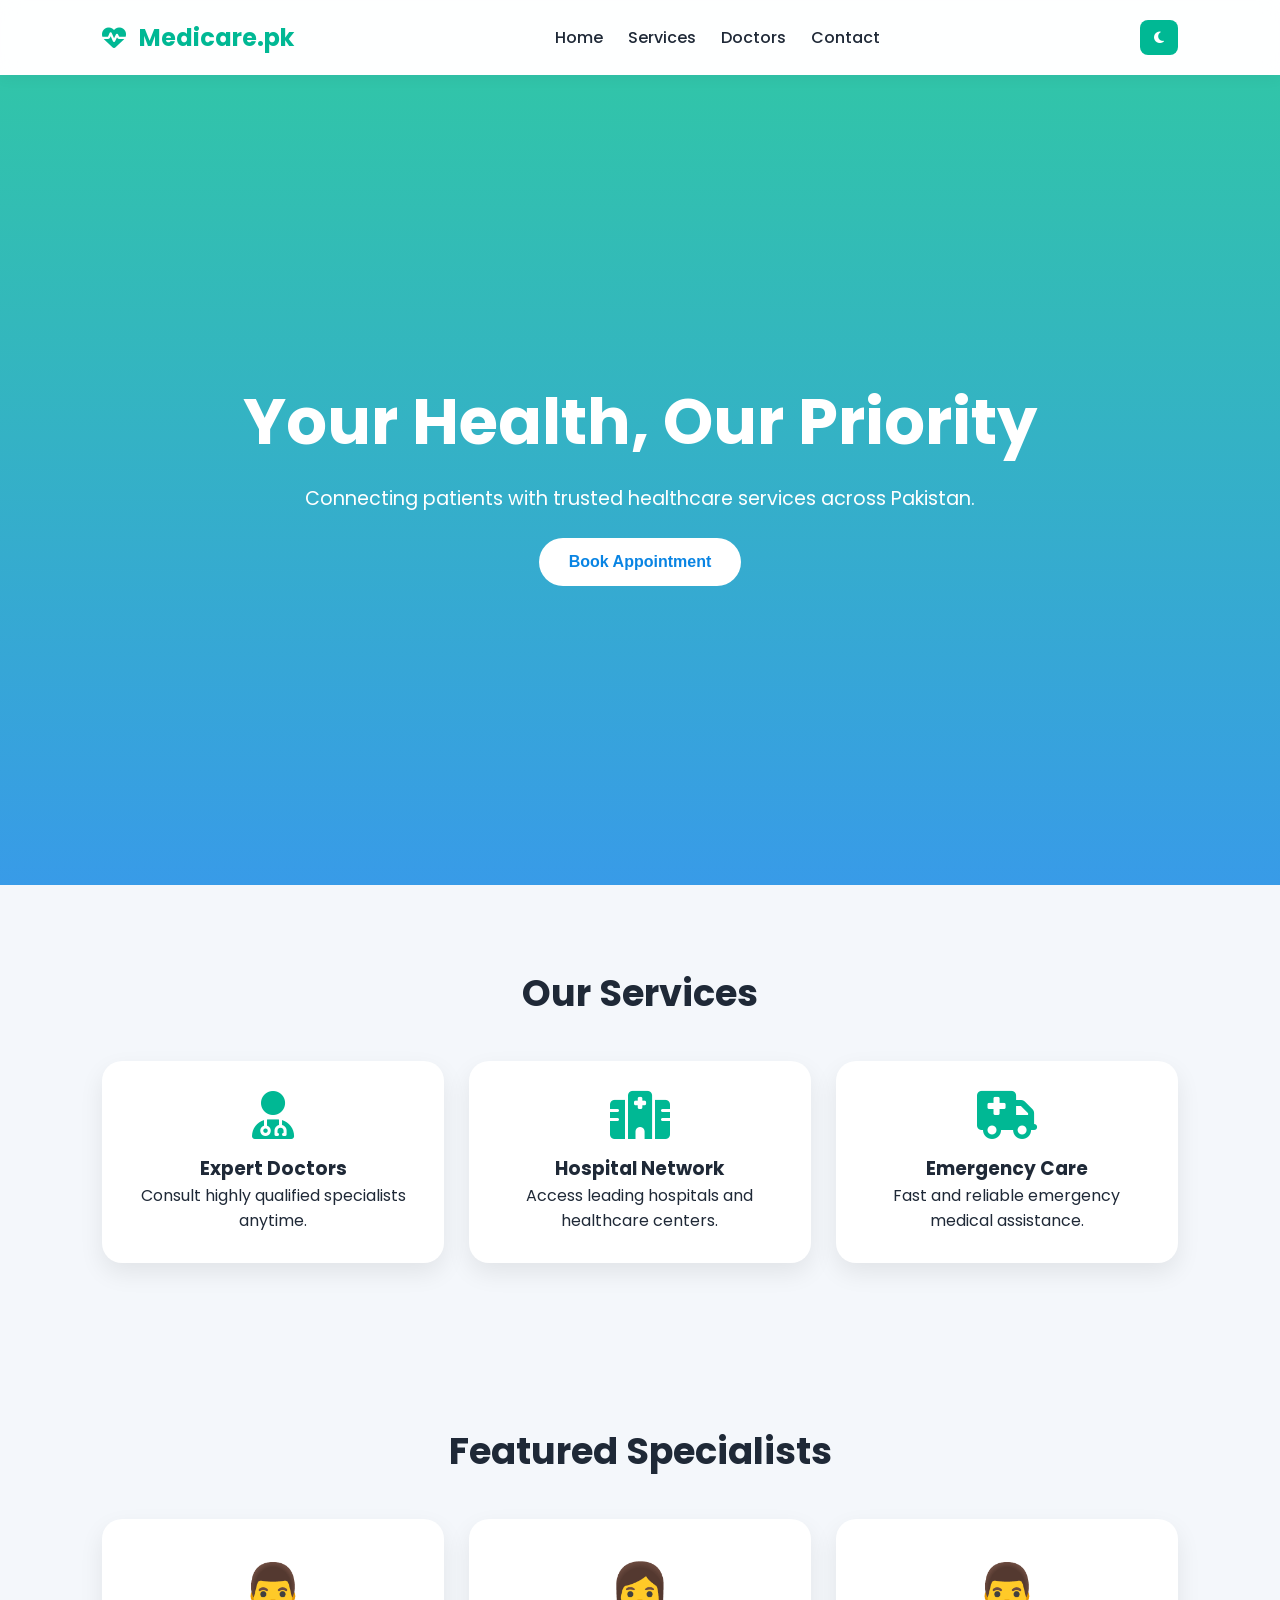
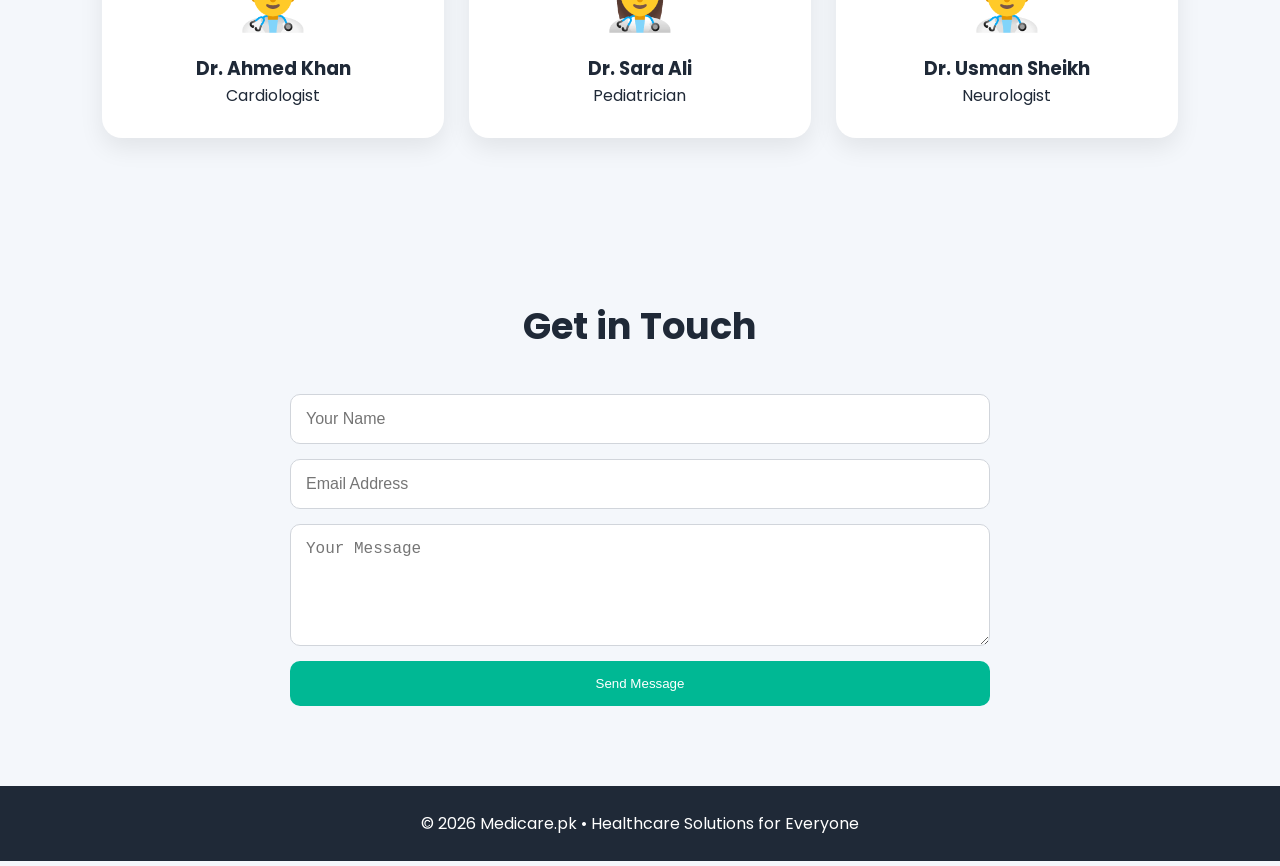
==== index.html @ a16a7010 "feat: initial MediCare.pk setup" ====
<!DOCTYPE html>
<html lang="en">
<head>
    <meta charset="UTF-8" />
    <meta name="viewport" content="width=device-width, initial-scale=1.0" />
    <title>Medicare.pk | Healthcare Made Simple</title>

    <link rel="stylesheet" href="css/style.css" />
    <link
        rel="stylesheet"
        href="https://cdnjs.cloudflare.com/ajax/libs/font-awesome/6.5.1/css/all.min.css"
    />
</head>
<body>

    <!-- Header -->
    <header>
        <nav class="navbar">
            <div class="logo">
                <i class="fa-solid fa-heart-pulse"></i>
                Medicare.pk
            </div>

            <ul class="nav-links">
                <li><a href="#home">Home</a></li>
                <li><a href="#services">Services</a></li>
                <li><a href="#doctors">Doctors</a></li>
                <li><a href="#contact">Contact</a></li>
            </ul>

            <button id="themeBtn">
                <i class="fa-solid fa-moon"></i>
            </button>
        </nav>
    </header>

    <!-- Hero -->
    <section id="home" class="hero">
        <div class="hero-content">
            <h1>Your Health, Our Priority</h1>
            <p>
                Connecting patients with trusted healthcare services across
                Pakistan.
            </p>

            <button class="cta-btn">
                Book Appointment
            </button>
        </div>
    </section>

    <!-- Services -->
    <section id="services" class="services">
        <h2>Our Services</h2>

        <div class="service-grid">

            <div class="card">
                <i class="fa-solid fa-user-doctor"></i>
                <h3>Expert Doctors</h3>
                <p>Consult highly qualified specialists anytime.</p>
            </div>

            <div class="card">
                <i class="fa-solid fa-hospital"></i>
                <h3>Hospital Network</h3>
                <p>Access leading hospitals and healthcare centers.</p>
            </div>

            <div class="card">
                <i class="fa-solid fa-truck-medical"></i>
                <h3>Emergency Care</h3>
                <p>Fast and reliable emergency medical assistance.</p>
            </div>

        </div>
    </section>

    <!-- Doctors -->
    <section id="doctors" class="doctors">
        <h2>Featured Specialists</h2>

        <div class="doctor-grid">

            <div class="doctor-card">
                <div class="avatar">👨‍⚕️</div>
                <h3>Dr. Ahmed Khan</h3>
                <p>Cardiologist</p>
            </div>

            <div class="doctor-card">
                <div class="avatar">👩‍⚕️</div>
                <h3>Dr. Sara Ali</h3>
                <p>Pediatrician</p>
            </div>

            <div class="doctor-card">
                <div class="avatar">👨‍⚕️</div>
                <h3>Dr. Usman Sheikh</h3>
                <p>Neurologist</p>
            </div>

        </div>
    </section>

    <!-- Contact -->
    <section id="contact" class="contact">
        <h2>Get in Touch</h2>

        <form id="contactForm">
            <input type="text" placeholder="Your Name" required />
            <input type="email" placeholder="Email Address" required />
            <textarea placeholder="Your Message" rows="5"></textarea>

            <button type="submit">
                Send Message
            </button>
        </form>
    </section>

    <!-- Footer -->
    <footer>
        <p>© 2026 Medicare.pk • Healthcare Solutions for Everyone</p>
    </footer>

    <script src="js/main.js"></script>
</body>
</html>
---- css/style.css ----
@import url('https://fonts.googleapis.com/css2?family=Poppins:wght@300;400;500;600;700&display=swap');

:root {
    --primary: #00b894;
    --secondary: #0984e3;
    --dark: #1f2937;
    --light: #ffffff;
    --background: #f4f7fb;
    --card: #ffffff;
}

.dark-mode {
    --background: #111827;
    --card: #1f2937;
    --light: #f9fafb;
    --dark: #f9fafb;
}

* {
    margin: 0;
    padding: 0;
    box-sizing: border-box;
}

html {
    scroll-behavior: smooth;
}

body {
    font-family: "Poppins", sans-serif;
    background: var(--background);
    color: var(--dark);
    transition: 0.3s ease;
}

/* Navbar */

.navbar {
    display: flex;
    justify-content: space-between;
    align-items: center;
    padding: 20px 8%;
    background: rgba(255,255,255,0.9);
    backdrop-filter: blur(10px);
    position: sticky;
    top: 0;
    z-index: 1000;
    box-shadow: 0 2px 15px rgba(0,0,0,0.05);
}

.dark-mode .navbar {
    background: rgba(17,24,39,0.9);
}

.logo {
    font-size: 1.5rem;
    font-weight: 700;
    color: var(--primary);
}

.logo i {
    margin-right: 8px;
}

.nav-links {
    display: flex;
    list-style: none;
    gap: 25px;
}

.nav-links a {
    text-decoration: none;
    color: var(--dark);
    font-weight: 500;
}

.nav-links a:hover {
    color: var(--primary);
}

#themeBtn {
    border: none;
    background: var(--primary);
    color: white;
    padding: 10px 14px;
    border-radius: 8px;
    cursor: pointer;
}

/* Hero */

.hero {
    min-height: 90vh;
    display: flex;
    justify-content: center;
    align-items: center;
    text-align: center;
    padding: 40px;
    background:
        linear-gradient(
            rgba(0,184,148,0.8),
            rgba(9,132,227,0.8)
        ),
        url("https://images.unsplash.com/photo-1576091160550-2173dba999ef?auto=format&fit=crop&w=1600&q=80");
    background-size: cover;
    background-position: center;
    color: white;
}

.hero h1 {
    font-size: 4rem;
    margin-bottom: 15px;
}

.hero p {
    font-size: 1.2rem;
    margin-bottom: 25px;
}

.cta-btn {
    background: white;
    color: var(--secondary);
    border: none;
    padding: 15px 30px;
    border-radius: 50px;
    font-size: 1rem;
    cursor: pointer;
    font-weight: 600;
    transition: .3s;
}

.cta-btn:hover {
    transform: translateY(-3px);
}

/* Sections */

section {
    padding: 80px 8%;
}

section h2 {
    text-align: center;
    margin-bottom: 40px;
    font-size: 2.3rem;
}

/* Services */

.service-grid {
    display: grid;
    grid-template-columns: repeat(auto-fit,minmax(250px,1fr));
    gap: 25px;
}

.card {
    background: var(--card);
    padding: 30px;
    border-radius: 20px;
    text-align: center;
    box-shadow: 0 10px 25px rgba(0,0,0,0.08);
    transition: .3s;
}

.card:hover {
    transform: translateY(-10px);
}

.card i {
    font-size: 3rem;
    color: var(--primary);
    margin-bottom: 15px;
}

/* Doctors */

.doctor-grid {
    display: grid;
    grid-template-columns: repeat(auto-fit,minmax(250px,1fr));
    gap: 25px;
}

.doctor-card {
    background: var(--card);
    padding: 30px;
    text-align: center;
    border-radius: 20px;
    box-shadow: 0 10px 25px rgba(0,0,0,.08);
}

.avatar {
    font-size: 4rem;
    margin-bottom: 10px;
}

/* Contact */

.contact form {
    max-width: 700px;
    margin: auto;
    display: flex;
    flex-direction: column;
    gap: 15px;
}

.contact input,
.contact textarea {
    padding: 15px;
    border-radius: 10px;
    border: 1px solid #d1d5db;
    font-size: 1rem;
}

.contact button {
    background: var(--primary);
    color: white;
    border: none;
    padding: 15px;
    border-radius: 10px;
    cursor: pointer;
}

.contact button:hover {
    opacity: .9;
}

/* Footer */

footer {
    background: var(--dark);
    color: white;
    text-align: center;
    padding: 25px;
}

/* Responsive */

@media(max-width:768px) {

    .navbar {
        flex-direction: column;
        gap: 15px;
    }

    .nav-links {
        flex-wrap: wrap;
        justify-content: center;
    }

    .hero h1 {
        font-size: 2.5rem;
    }
}
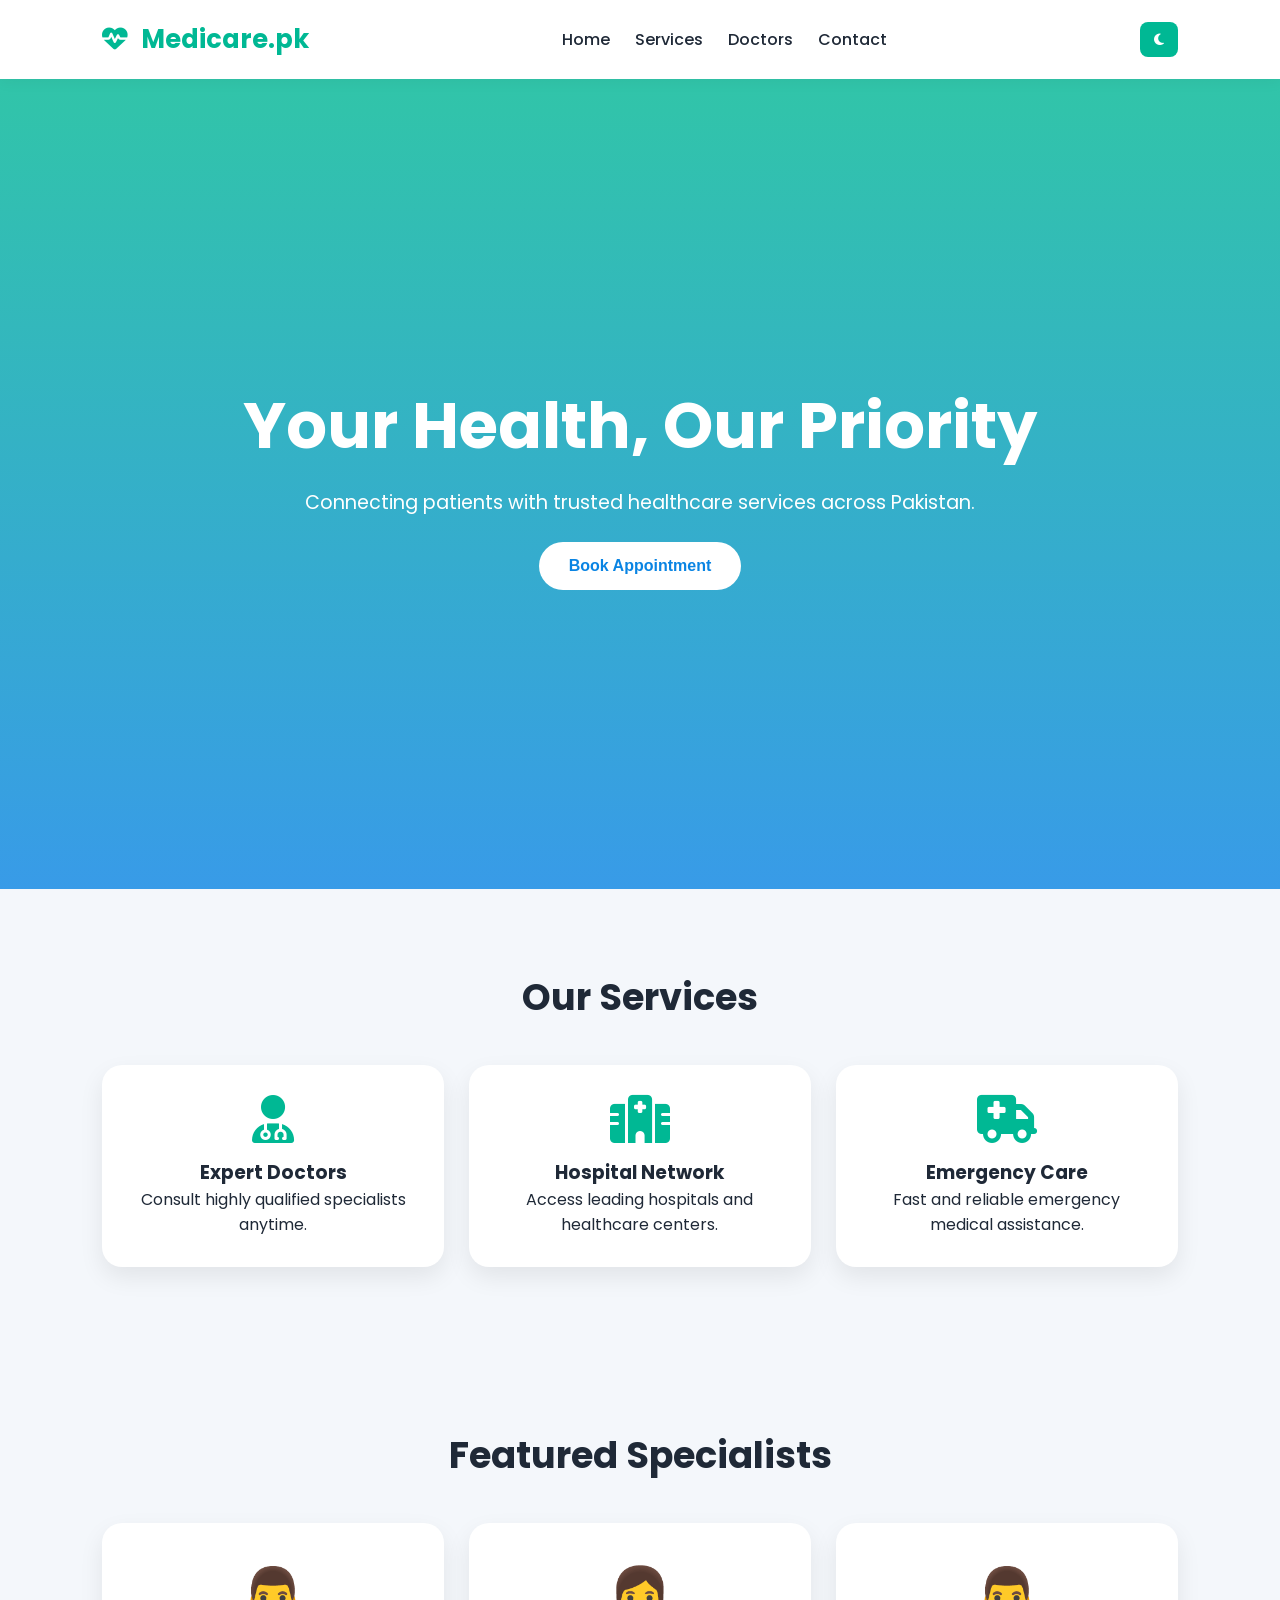
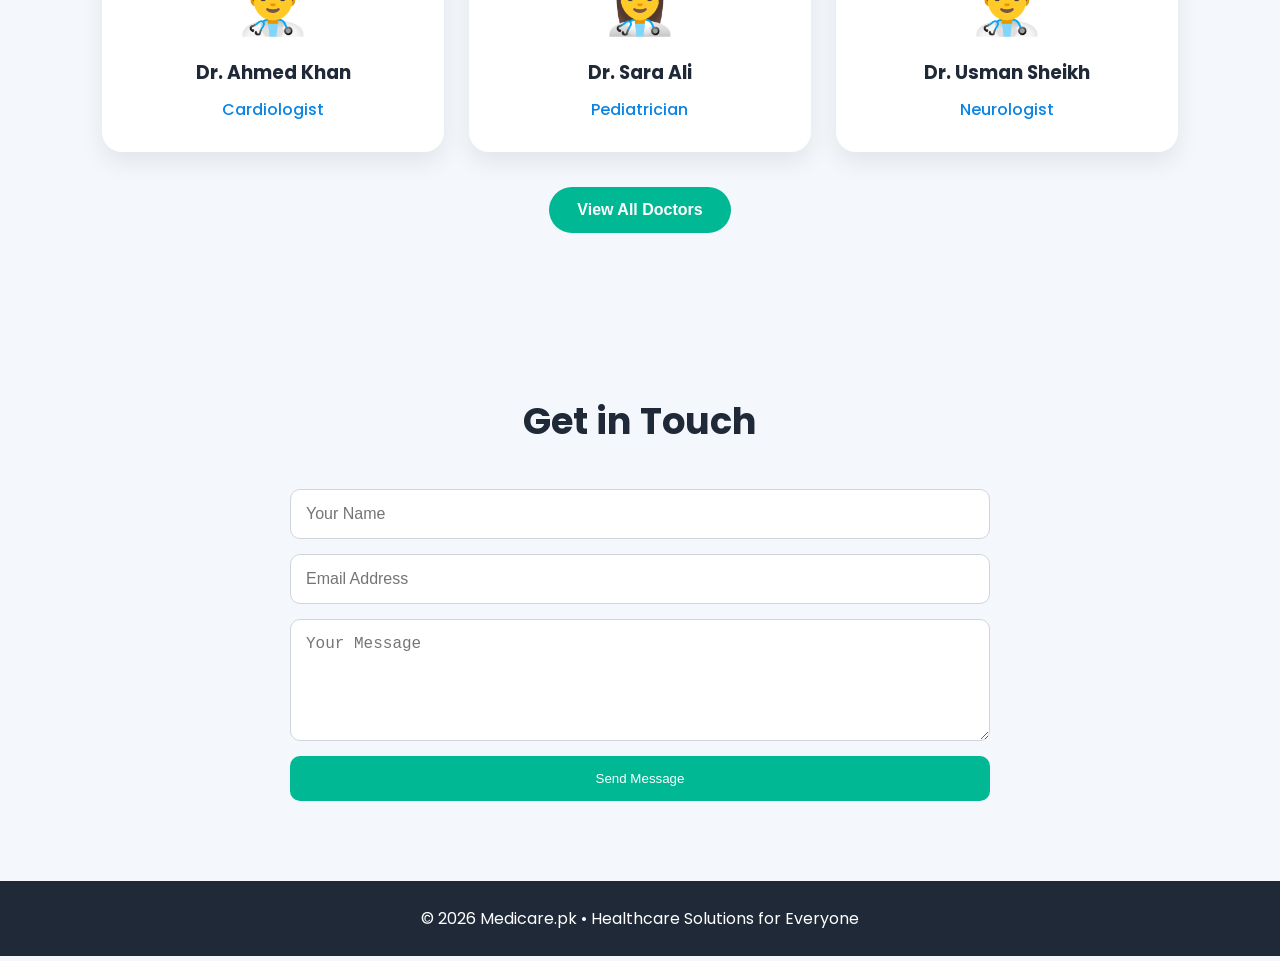
==== commit 637bc0d7: "feat: added doctors page" ====
--- a/index.html
+++ b/index.html
@@ -24,7 +24,7 @@
             <ul class="nav-links">
                 <li><a href="#home">Home</a></li>
                 <li><a href="#services">Services</a></li>
-                <li><a href="#doctors">Doctors</a></li>
+                <li><a href="doctors.html">Doctors</a></li>
                 <li><a href="#contact">Contact</a></li>
             </ul>
 
@@ -77,32 +77,38 @@
     </section>
 
     <!-- Doctors -->
-    <section id="doctors" class="doctors">
-        <h2>Featured Specialists</h2>
+     <section id="doctors" class="doctors">
+    <h2>Featured Specialists</h2>
 
-        <div class="doctor-grid">
+    <div class="doctor-grid">
 
-            <div class="doctor-card">
-                <div class="avatar">👨‍⚕️</div>
-                <h3>Dr. Ahmed Khan</h3>
-                <p>Cardiologist</p>
-            </div>
+        <div class="doctor-card">
+            <div class="avatar">👨‍⚕️</div>
+            <h3>Dr. Ahmed Khan</h3>
+            <p>Cardiologist</p>
+        </div>
 
-            <div class="doctor-card">
-                <div class="avatar">👩‍⚕️</div>
-                <h3>Dr. Sara Ali</h3>
-                <p>Pediatrician</p>
-            </div>
+        <div class="doctor-card">
+            <div class="avatar">👩‍⚕️</div>
+            <h3>Dr. Sara Ali</h3>
+            <p>Pediatrician</p>
+        </div>
 
-            <div class="doctor-card">
-                <div class="avatar">👨‍⚕️</div>
-                <h3>Dr. Usman Sheikh</h3>
-                <p>Neurologist</p>
-            </div>
+        <div class="doctor-card">
+            <div class="avatar">👨‍⚕️</div>
+            <h3>Dr. Usman Sheikh</h3>
+            <p>Neurologist</p>
+        </div>
 
-        </div>
-    </section>
+    </div>
 
+    <div class="view-all-container">
+        <a href="doctors.html" class="view-all-btn">
+            View All Doctors
+        </a>
+    </div>
+</section>
+    
     <!-- Contact -->
     <section id="contact" class="contact">
         <h2>Get in Touch</h2>
--- a/css/style.css
+++ b/css/style.css
@@ -1,253 +1,406 @@
 @import url('https://fonts.googleapis.com/css2?family=Poppins:wght@300;400;500;600;700&display=swap');
 
 :root {
-    --primary: #00b894;
-    --secondary: #0984e3;
-    --dark: #1f2937;
-    --light: #ffffff;
-    --background: #f4f7fb;
-    --card: #ffffff;
+--primary: #00b894;
+--secondary: #0984e3;
+--dark: #1f2937;
+--light: #ffffff;
+--background: #f4f7fb;
+--card: #ffffff;
 }
 
 .dark-mode {
-    --background: #111827;
-    --card: #1f2937;
-    --light: #f9fafb;
-    --dark: #f9fafb;
+--background: #111827;
+--card: #1f2937;
+--light: #f9fafb;
+--dark: #f9fafb;
 }
 
 * {
-    margin: 0;
-    padding: 0;
-    box-sizing: border-box;
-}
+  margin: 0;
+  padding: 0;
+  box-sizing: border-box;
+  }
 
 html {
-    scroll-behavior: smooth;
+scroll-behavior: smooth;
 }
 
 body {
-    font-family: "Poppins", sans-serif;
-    background: var(--background);
-    color: var(--dark);
-    transition: 0.3s ease;
-}
-
-/* Navbar */
+font-family: "Poppins", sans-serif;
+background: var(--background);
+color: var(--dark);
+transition: all 0.3s ease;
+}
+
+/* =========================
+NAVBAR
+========================= */
 
 .navbar {
-    display: flex;
-    justify-content: space-between;
-    align-items: center;
-    padding: 20px 8%;
-    background: rgba(255,255,255,0.9);
-    backdrop-filter: blur(10px);
-    position: sticky;
-    top: 0;
-    z-index: 1000;
-    box-shadow: 0 2px 15px rgba(0,0,0,0.05);
+display: flex;
+justify-content: space-between;
+align-items: center;
+padding: 20px 8%;
+background: rgba(255,255,255,0.95);
+backdrop-filter: blur(10px);
+position: sticky;
+top: 0;
+z-index: 1000;
+box-shadow: 0 2px 15px rgba(0,0,0,0.05);
 }
 
 .dark-mode .navbar {
-    background: rgba(17,24,39,0.9);
+background: rgba(17,24,39,0.95);
 }
 
 .logo {
-    font-size: 1.5rem;
-    font-weight: 700;
-    color: var(--primary);
+font-size: 1.6rem;
+font-weight: 700;
+color: var(--primary);
 }
 
 .logo i {
-    margin-right: 8px;
+margin-right: 8px;
 }
 
 .nav-links {
-    display: flex;
-    list-style: none;
-    gap: 25px;
+display: flex;
+list-style: none;
+gap: 25px;
 }
 
 .nav-links a {
-    text-decoration: none;
-    color: var(--dark);
-    font-weight: 500;
+text-decoration: none;
+color: var(--dark);
+font-weight: 500;
+transition: 0.3s;
 }
 
 .nav-links a:hover {
-    color: var(--primary);
+color: var(--primary);
 }
 
 #themeBtn {
-    border: none;
-    background: var(--primary);
-    color: white;
-    padding: 10px 14px;
-    border-radius: 8px;
-    cursor: pointer;
-}
-
-/* Hero */
+border: none;
+background: var(--primary);
+color: white;
+padding: 10px 14px;
+border-radius: 8px;
+cursor: pointer;
+transition: 0.3s;
+}
+
+#themeBtn:hover {
+background: var(--secondary);
+}
+
+/* =========================
+HERO SECTION
+========================= */
 
 .hero {
-    min-height: 90vh;
-    display: flex;
-    justify-content: center;
-    align-items: center;
-    text-align: center;
-    padding: 40px;
-    background:
-        linear-gradient(
-            rgba(0,184,148,0.8),
-            rgba(9,132,227,0.8)
-        ),
-        url("https://images.unsplash.com/photo-1576091160550-2173dba999ef?auto=format&fit=crop&w=1600&q=80");
-    background-size: cover;
-    background-position: center;
-    color: white;
+min-height: 90vh;
+display: flex;
+justify-content: center;
+align-items: center;
+text-align: center;
+padding: 40px;
+
+background:
+    linear-gradient(
+        rgba(0,184,148,0.8),
+        rgba(9,132,227,0.8)
+    ),
+    url("https://images.unsplash.com/photo-1576091160550-2173dba999ef?auto=format&fit=crop&w=1600&q=80");
+
+background-size: cover;
+background-position: center;
+
+color: white;
+
+}
+
+.hero-content {
+max-width: 800px;
 }
 
 .hero h1 {
-    font-size: 4rem;
-    margin-bottom: 15px;
+font-size: 4rem;
+margin-bottom: 15px;
 }
 
 .hero p {
-    font-size: 1.2rem;
-    margin-bottom: 25px;
+font-size: 1.2rem;
+margin-bottom: 25px;
 }
 
 .cta-btn {
-    background: white;
-    color: var(--secondary);
-    border: none;
-    padding: 15px 30px;
-    border-radius: 50px;
-    font-size: 1rem;
-    cursor: pointer;
-    font-weight: 600;
-    transition: .3s;
+background: white;
+color: var(--secondary);
+border: none;
+padding: 15px 30px;
+border-radius: 50px;
+font-size: 1rem;
+cursor: pointer;
+font-weight: 600;
+transition: .3s;
 }
 
 .cta-btn:hover {
-    transform: translateY(-3px);
-}
-
-/* Sections */
+transform: translateY(-3px);
+}
+
+/* =========================
+GENERAL SECTION
+========================= */
 
 section {
-    padding: 80px 8%;
+padding: 80px 8%;
 }
 
 section h2 {
-    text-align: center;
-    margin-bottom: 40px;
-    font-size: 2.3rem;
-}
-
-/* Services */
+text-align: center;
+margin-bottom: 40px;
+font-size: 2.3rem;
+}
+
+/* =========================
+SERVICES
+========================= */
 
 .service-grid {
-    display: grid;
-    grid-template-columns: repeat(auto-fit,minmax(250px,1fr));
-    gap: 25px;
+display: grid;
+grid-template-columns: repeat(auto-fit,minmax(250px,1fr));
+gap: 25px;
 }
 
 .card {
-    background: var(--card);
-    padding: 30px;
-    border-radius: 20px;
-    text-align: center;
-    box-shadow: 0 10px 25px rgba(0,0,0,0.08);
-    transition: .3s;
+background: var(--card);
+padding: 30px;
+border-radius: 20px;
+text-align: center;
+box-shadow: 0 10px 25px rgba(0,0,0,0.08);
+transition: .3s;
 }
 
 .card:hover {
-    transform: translateY(-10px);
+transform: translateY(-10px);
 }
 
 .card i {
-    font-size: 3rem;
-    color: var(--primary);
-    margin-bottom: 15px;
-}
-
-/* Doctors */
+font-size: 3rem;
+color: var(--primary);
+margin-bottom: 15px;
+}
+
+/* =========================
+DOCTORS
+========================= */
 
 .doctor-grid {
-    display: grid;
-    grid-template-columns: repeat(auto-fit,minmax(250px,1fr));
-    gap: 25px;
+display: grid;
+grid-template-columns: repeat(auto-fit,minmax(250px,1fr));
+gap: 25px;
 }
 
 .doctor-card {
-    background: var(--card);
-    padding: 30px;
-    text-align: center;
-    border-radius: 20px;
-    box-shadow: 0 10px 25px rgba(0,0,0,.08);
+background: var(--card);
+padding: 30px;
+text-align: center;
+border-radius: 20px;
+box-shadow: 0 10px 25px rgba(0,0,0,.08);
+transition: 0.3s;
+}
+
+.doctor-card:hover {
+transform: translateY(-8px);
 }
 
 .avatar {
-    font-size: 4rem;
-    margin-bottom: 10px;
-}
-
-/* Contact */
+font-size: 4rem;
+margin-bottom: 10px;
+}
+
+.doctor-card h3 {
+margin-bottom: 10px;
+}
+
+.doctor-card p {
+color: var(--secondary);
+font-weight: 500;
+}
+
+.doctor-card span {
+display: block;
+margin-top: 10px;
+color: var(--primary);
+font-weight: 600;
+}
+
+/* View All Doctors Button */
+
+.view-all-container {
+text-align: center;
+margin-top: 35px;
+}
+
+.view-all-btn {
+display: inline-block;
+padding: 14px 28px;
+background: var(--primary);
+color: white;
+text-decoration: none;
+border-radius: 50px;
+font-weight: 600;
+transition: 0.3s;
+}
+
+.view-all-btn:hover {
+background: var(--secondary);
+transform: translateY(-3px);
+}
+
+/* =========================
+DOCTORS PAGE HERO
+========================= */
+
+.page-hero {
+min-height: 50vh;
+display: flex;
+justify-content: center;
+align-items: center;
+text-align: center;
+
+background:
+    linear-gradient(
+        rgba(0,184,148,.85),
+        rgba(9,132,227,.85)
+    ),
+    url("https://images.unsplash.com/photo-1584515933487-779824d29309?auto=format&fit=crop&w=1600&q=80");
+
+background-size: cover;
+background-position: center;
+
+color: white;
+
+
+}
+
+.page-hero h1 {
+font-size: 3rem;
+margin-bottom: 10px;
+}
+
+.page-hero p {
+font-size: 1.1rem;
+}
+
+/* =========================
+APPOINTMENT CTA
+========================= */
+
+.appointment-section {
+text-align: center;
+background: linear-gradient(
+135deg,
+var(--primary),
+var(--secondary)
+);
+color: white;
+}
+
+.appointment-section p {
+margin: 20px 0;
+}
+
+.appointment-btn {
+display: inline-block;
+padding: 15px 30px;
+background: white;
+color: var(--secondary);
+text-decoration: none;
+border-radius: 50px;
+font-weight: 600;
+transition: .3s;
+}
+
+.appointment-btn:hover {
+transform: translateY(-3px);
+}
+
+/* =========================
+CONTACT
+========================= */
 
 .contact form {
-    max-width: 700px;
-    margin: auto;
-    display: flex;
+max-width: 700px;
+margin: auto;
+display: flex;
+flex-direction: column;
+gap: 15px;
+}
+
+.contact input,
+.contact textarea {
+padding: 15px;
+border-radius: 10px;
+border: 1px solid #d1d5db;
+font-size: 1rem;
+}
+
+.contact button {
+background: var(--primary);
+color: white;
+border: none;
+padding: 15px;
+border-radius: 10px;
+cursor: pointer;
+transition: 0.3s;
+}
+
+.contact button:hover {
+background: var(--secondary);
+}
+
+/* =========================
+FOOTER
+========================= */
+
+footer {
+background: var(--dark);
+color: white;
+text-align: center;
+padding: 25px;
+}
+
+/* =========================
+RESPONSIVE
+========================= */
+
+@media(max-width:768px) {
+
+
+.navbar {
     flex-direction: column;
     gap: 15px;
 }
 
-.contact input,
-.contact textarea {
-    padding: 15px;
-    border-radius: 10px;
-    border: 1px solid #d1d5db;
-    font-size: 1rem;
-}
-
-.contact button {
-    background: var(--primary);
-    color: white;
-    border: none;
-    padding: 15px;
-    border-radius: 10px;
-    cursor: pointer;
-}
-
-.contact button:hover {
-    opacity: .9;
-}
-
-/* Footer */
-
-footer {
-    background: var(--dark);
-    color: white;
-    text-align: center;
-    padding: 25px;
-}
-
-/* Responsive */
-
-@media(max-width:768px) {
-
-    .navbar {
-        flex-direction: column;
-        gap: 15px;
-    }
-
-    .nav-links {
-        flex-wrap: wrap;
-        justify-content: center;
-    }
-
-    .hero h1 {
-        font-size: 2.5rem;
-    }
-}+.nav-links {
+    flex-wrap: wrap;
+    justify-content: center;
+}
+
+.hero h1 {
+    font-size: 2.5rem;
+}
+
+.page-hero h1 {
+    font-size: 2.2rem;
+}
+
+section {
+    padding: 60px 6%;
+}
+
+}
